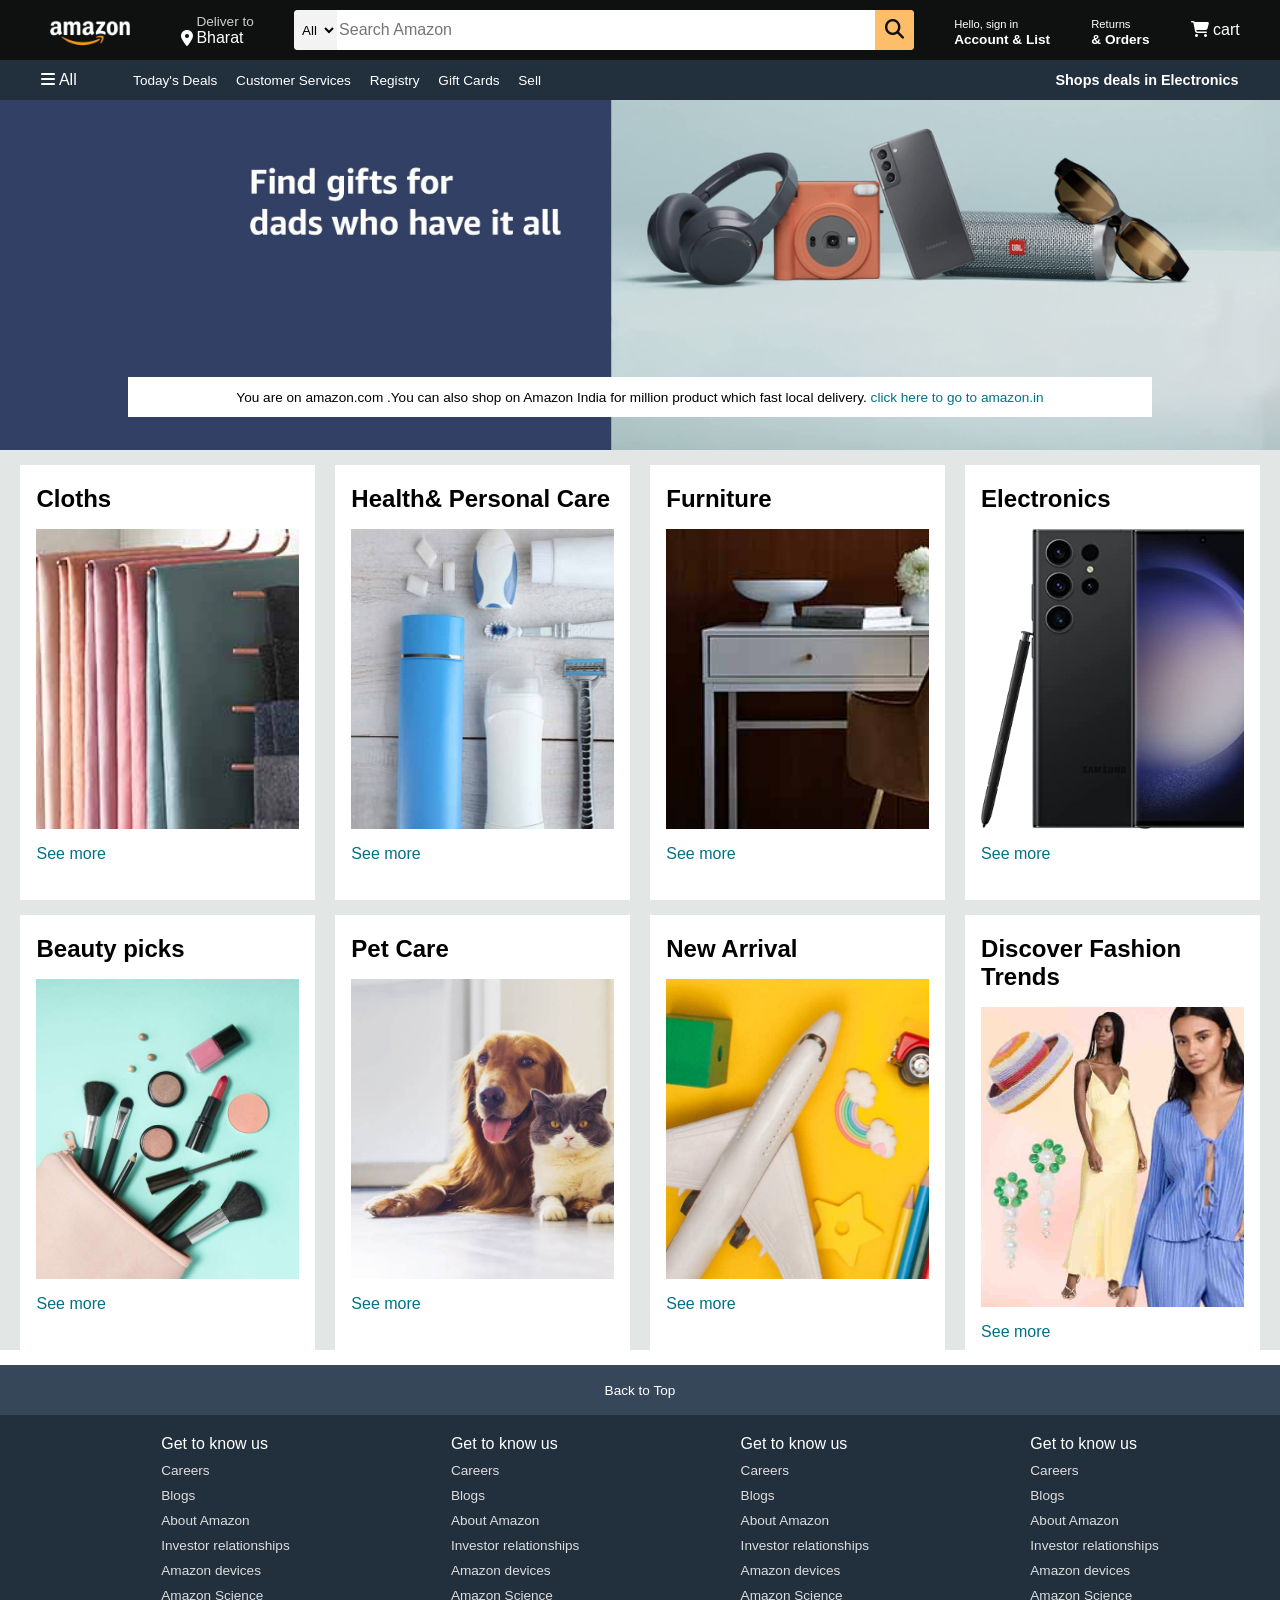
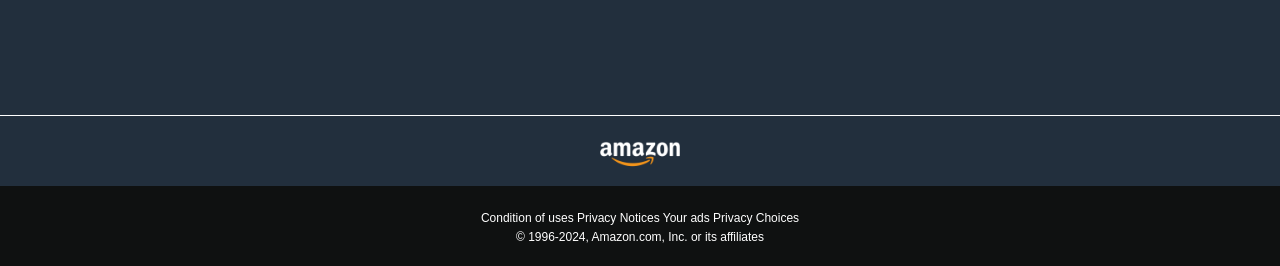
==== index.html @ 9bfc9e3d "first comment" ====
<!DOCTYPE html>
<html lang="en">

<head>
    <meta charset="UTF-8" />
    <meta name="viewport" content="width=device-width, initial-scale=1.0" />
    <title>Amazon</title>
    <link rel="stylesheet" href="https://cdnjs.cloudflare.com/ajax/libs/font-awesome/6.6.0/css/all.min.css"
        integrity="sha512-Kc323vGBEqzTmouAECnVceyQqyqdsSiqLQISBL29aUW4U/M7pSPA/gEUZQqv1cwx4OnYxTxve5UMg5GT6L4JJg=="
        crossorigin="anonymous" referrerpolicy="no-referrer" />
    <link rel="stylesheet" href="style.css" />
</head>

<body>
    <header>
        <div class="navbar">
            <div class="nav-logo border">
                <div class="logo"></div>
            </div>

            <div class="nav-address border">
                <p class="add-first">Deliver to</p>
                <div class="add-icon">
                    <i class="fa-solid fa-location-dot"></i>
                    <p class="add-second">Bharat</p>
                </div>
            </div>

            <div class="nav-search">
                <select class="search-select">
                    <option>All</option>
                </select>
                <input placeholder="Search Amazon" class="search-input">
                <div class="search-icon">
                    <i class="fa-solid fa-magnifying-glass"></i>
                </div>
            </div>

            <div>
                <div class="nav-signin border">
                    <p><span>Hello, sign in</span></p>
                    <p class="nav-second">Account & List</p>
                </div>
            </div>

            <div>
                <div class="nav-return border">
                    <p><span>Returns</span></p>
                    <p class="nav-second">& Orders</p>
                </div>
            </div>

            <div class="nav-cart border">
                <i class="fa-solid fa-cart-shopping"></i>
                cart
            </div>
        </div>

        <div class="panel">
            <div class="panel-all">
                <i class="fa-solid fa-bars"></i>
                All
            </div>

            <div class="panel-ops">
                <p>Today's Deals</p>
                <p>Customer Services</p>
                <p>Registry</p>
                <p>Gift Cards</p>
                <p>Sell</p>
            </div>

            <div class="panel-deals">
                Shops deals in Electronics
            </div>
        </div>


    </header>
    <div class="hero-section">
        <div class="hero-msg">
            <p>You are on amazon.com .You can also shop on Amazon India for million product which fast local
                delivery.<a> click here to go to amazon.in</a> </p>
        </div>
    </div>

    <div class="shop-section">
        <div class=" box">
            <div class="box-content">
                <h2>Cloths</h2>
                <div class="box-img" style="background-image: url('box1_image.jpg');"></div>
                <p>See more</p>
            </div>
        </div>
        <div class=" box">
            <div class="box-content">
                <h2>Health& Personal Care</h2>
                <div class="box-img" style="background-image: url('box2_image.jpg');"></div>
                <p>See more</p>
            </div>
        </div>
        <div class=" box">
            <div class="box-content">
                <h2>Furniture</h2>
                <div class="box-img" style="background-image: url('box3_image.jpg');"></div>
                <p>See more</p>
            </div>
        </div>
        <div class=" box">
            <div class="box-content">
                <h2>Electronics</h2>
                <div class="box-img" style="background-image: url('box4_image.jpg');"></div>
                <p>See more</p>
            </div>
        </div>

        <div class=" box">
            <div class="box-content">
                <h2>Beauty picks</h2>
                <div class="box-img" style="background-image: url('box5_image.jpg');"></div>
                <p>See more</p>
            </div>
        </div>
        <div class=" box">
            <div class="box-content">
                <h2>Pet Care</h2>
                <div class="box-img" style="background-image: url('box6_image.jpg');"></div>
                <p>See more</p>
            </div>
        </div>
        <div class=" box">
            <div class="box-content">
                <h2>New Arrival</h2>
                <div class="box-img" style="background-image: url('box7_image.jpg');"></div>
                <p>See more</p>
            </div>
        </div>
        <div class=" box">
            <div class="box-content">
                <h2>Discover Fashion Trends</h2>
                <div class="box-img" style="background-image: url('box8_image.jpg');"></div>
                <p>See more</p>
            </div>
        </div>
    </div>

    <footer>
        <div class="foot-panel1">
            Back to Top
        </div>

        <div class="foot-panel2">
            <ul>
                <p>Get to know us</p>
                <a>Careers</a>
                <a>Blogs</a>
                <a>About Amazon</a>
                <a>Investor relationships</a>
                <a>Amazon devices</a>
                <a>Amazon Science</a>
            </ul>

            <ul>
                <p>Get to know us</p>
                <a>Careers</a>
                <a>Blogs</a>
                <a>About Amazon</a>
                <a>Investor relationships</a>
                <a>Amazon devices</a>
                <a>Amazon Science</a>
            </ul>

            <ul>
                <p>Get to know us</p>
                <a>Careers</a>
                <a>Blogs</a>
                <a>About Amazon</a>
                <a>Investor relationships</a>
                <a>Amazon devices</a>
                <a>Amazon Science</a>
            </ul>

            <ul>
                <p>Get to know us</p>
                <a>Careers</a>
                <a>Blogs</a>
                <a>About Amazon</a>
                <a>Investor relationships</a>
                <a>Amazon devices</a>
                <a>Amazon Science</a>
            </ul>
        </div>

        <div class="foot-panel3">
            <div class="logo"></div>
        </div>

        <div class="foot-panel4">
            <div class="pages">
                <a>Condition of uses</a>
                <a>Privacy Notices</a>
                <a>Your ads Privacy Choices</a>
            </div>

            <div class="copyright">
                © 1996-2024, Amazon.com, Inc. or its affiliates
            </div>
        </div>
    </footer>
</body>

</html>
---- style.css ----
* {
  margin: 0;
  font-family: Arial;
  border: border-box;
}
.navbar {
  height: 60px;
  background-color: #0f1111;
  color: white;
  display: flex;
  align-items: center;
  justify-content: space-evenly;
}
.nav-logo {
  height: 50px;
  width: 100px;
}
.logo {
  background-image: url("amazon_logo.png");
  background-size: cover;
  height: 50px;
  width: 100%;
}
.border {
  border: 1.5px solid transparent;
}
.border:hover {
  border: 1.5px solid white;
}

/* box 2 */
.add-first {
  color: #cccccc;
  font-size: 0.85rem;
  margin-left: 15px;
}

.add-second {
  font-size: 1rem;
  margin-left: 3px;
}

.add-icon {
  display: flex;
  align-items: center;
}

/* box 3 */
.nav-search {
  display: flex;
  background-color: pink;
  width: 620px;
  height: 40px;
  border-radius: 4px;
  justify-content: space-evenly;
}
.search-select {
  background-color: #f3f3f3;
  width: 50px;
  text-align: center;
  border-top-left-radius: 4px;
  border-bottom-left-radius: 4px;
  border: none;
}
.search-input {
  width: 100%;
  font-size: 1rem;
  border: none;
}
.search-icon {
  width: 45px;
  display: flex;
  justify-content: center;
  align-items: center;
  font-size: 1.2rem;
  background-color: #febd68;
  border-top-right-radius: 4px;
  border-bottom-right-radius: 4px;
  color: #0f1111;
}

.nav-search :hover {
  border: 2px solid orange;
}

/* box 4 */
span {
  font-size: 0.7rem;
}

.nav-second {
  font-size: 0.85rem;
  font-weight: 700;
}

/* box 6 */
nav-cart {
  font-size: 30px;
}
nav-cart {
  font-size: 0.85rem;
  font-weight: 700;
}

/* panel */
.panel {
  height: 40px;
  background-color: #222f3d;
  display: flex;
  color: white;
  align-items: center;
  justify-content: space-evenly;
}

.panel-ops p {
  display: inline;
  margin-left: 15px;
}

.panel-ops {
  width: 70%;
  font-size: 0.85rem;
}

.panel-deals {
  font-size: 0.9rem;
  font-weight: 700;
}

/* hero section */
.hero-section {
  background-image: url(hero_image.jpg);
  height: 350px;
  background-size: cover;
  display: flex;
  justify-content: center;
  align-items: flex-end;
}

.hero-msg {
  background-color: white;
  color: black;
  height: 40px;
  display: flex;
  align-items: center;
  justify-content: center;
  font-size: 0.85rem;
  bottom: 25px;
  position: relative;
  width: 80%;
  margin-bottom: 8px;
}

.hero-msg a {
  color: #007185;
}

/* shop section */

.shop-section {
  display: flex;
  flex-wrap: wrap;
  justify-content: space-evenly;
  background-color: #e2e7e6;
}
.box {
  /* border: 2px solid black; */
  height: 400px;
  width: 23%;
  background-color: white;
  padding: 20px 0px 15px;
  margin-top: 15px;
}
.box-img {
  height: 300px;
  background-size: cover;
  margin-top: 1rem;
  margin-bottom: 1rem;
}
.box-content {
  margin-left: 1rem;
  margin-right: 1rem;
}
.box-content p {
  color: #007185;
}

/* footer */
footer {
  margin-top: 15px;
}

.foot-panel1 {
  background-color: #37475a;
  color: white;
  height: 50px;
  display: flex;
  justify-content: center;
  align-items: center;
  font-size: 0.85rem;
}

.foot-panel2 {
  background-color: #222f3d;
  color: white;
  height: 300px;
  display: flex;
  justify-content: space-evenly;
}

ul {
  margin-top: 20px;
}

ul a {
  display: block;
  font-size: 0.85rem;
  margin-top: 10px;
  color: #dddddd;
}

.foot-panel3 {
  background-color: #222f3d;
  color: white;
  border-top: 0.5px solid white;
  height: 70px;
  display: flex;
  justify-content: center;
  align-items: center;
}

.logo {
  background-image: url("amazon_logo.png");
  background-size: cover;
  height: 50px;
  width: 100px;
}

.foot-panel4 {
  background-color: #0f1111;
  color: white;
  height: 80px;
  font-size: 0.75rem;
  text-align: center;
}

.pages {
  padding-top: 25px;
}
.copyright {
  padding-top: 5px;
}
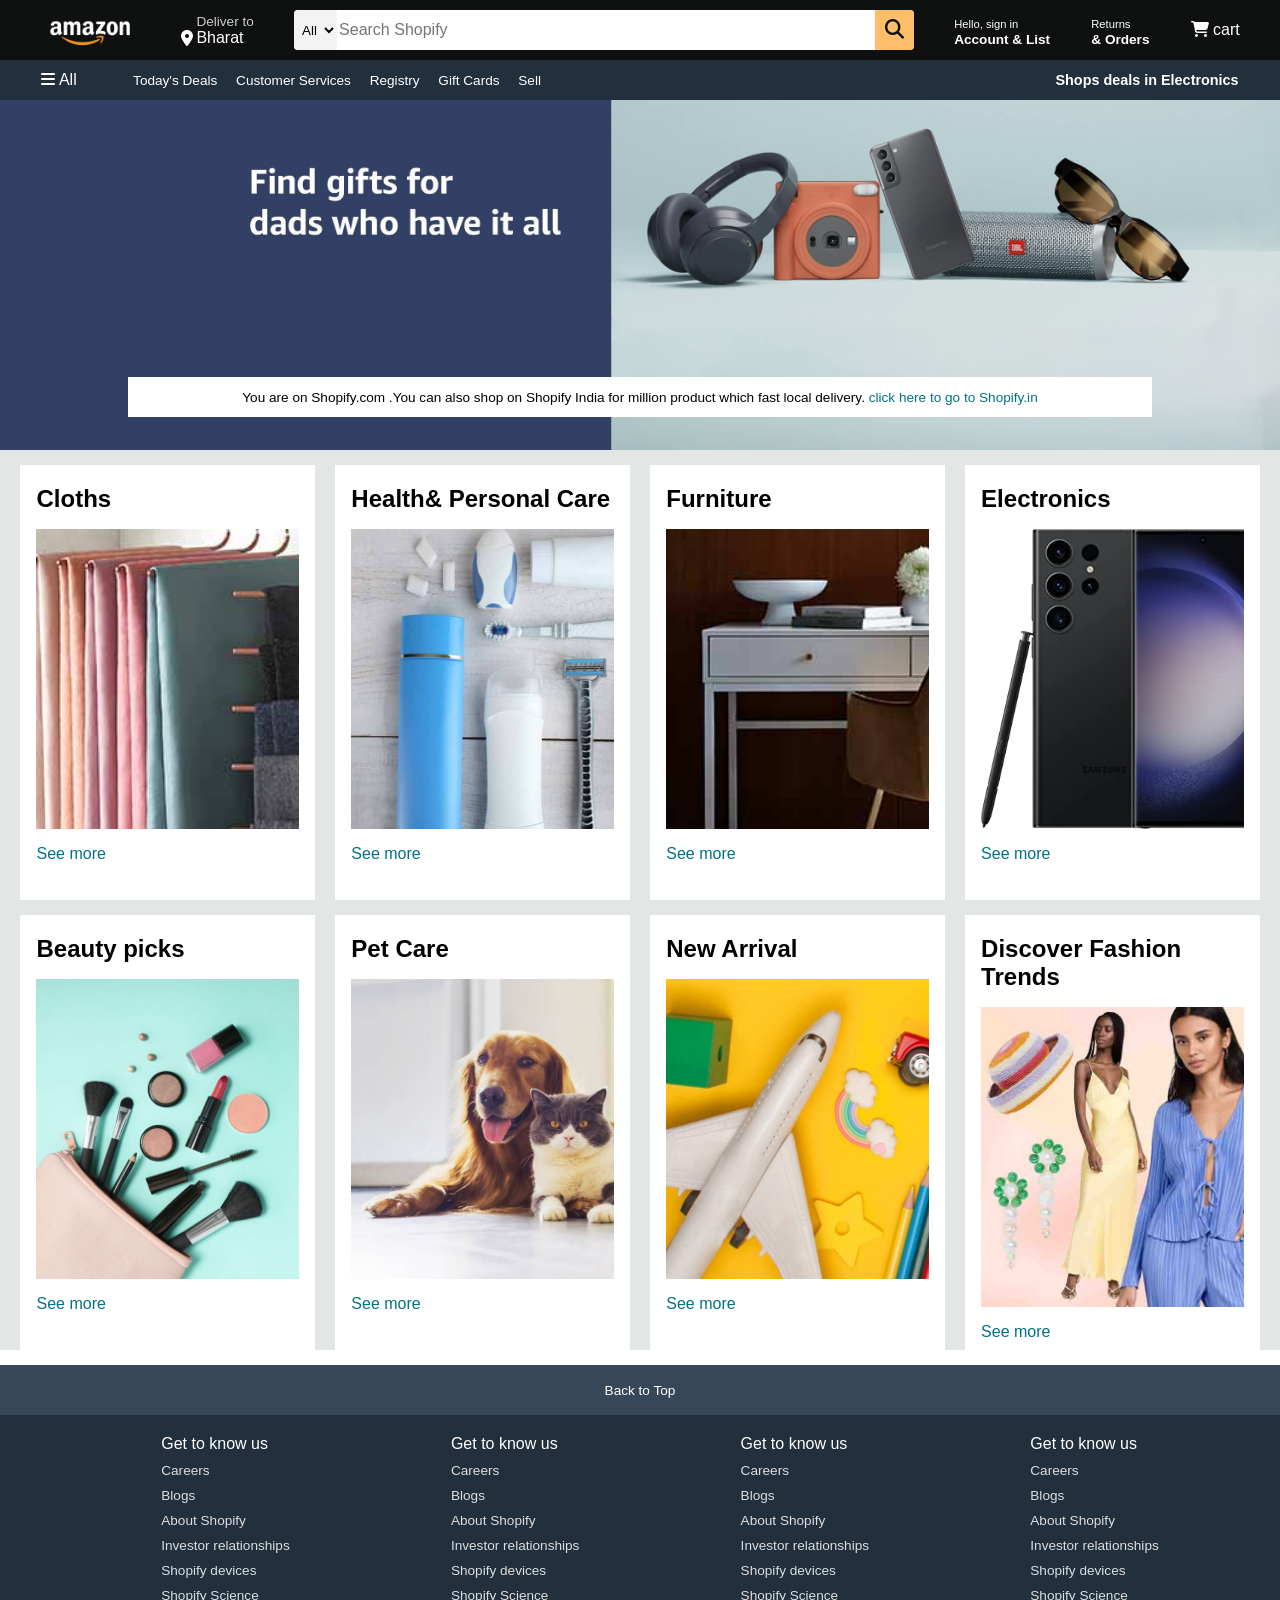
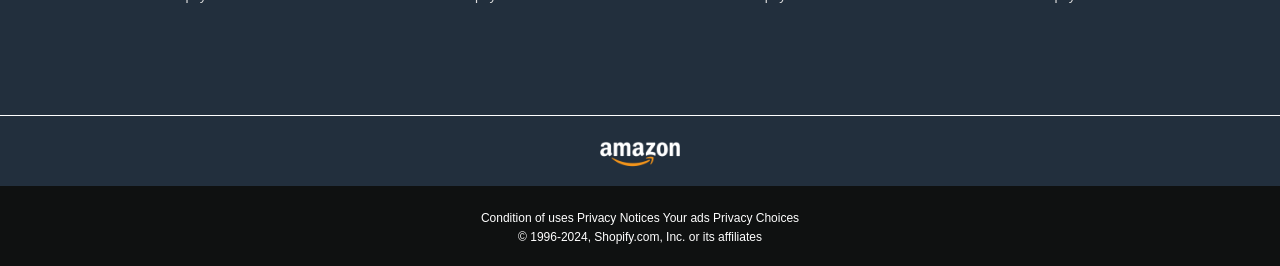
==== commit 2e8b372a: "remove amazon branding" ====
--- a/index.html
+++ b/index.html
@@ -4,7 +4,7 @@
 <head>
     <meta charset="UTF-8" />
     <meta name="viewport" content="width=device-width, initial-scale=1.0" />
-    <title>Amazon</title>
+    <title>Shopify</title>
     <link rel="stylesheet" href="https://cdnjs.cloudflare.com/ajax/libs/font-awesome/6.6.0/css/all.min.css"
         integrity="sha512-Kc323vGBEqzTmouAECnVceyQqyqdsSiqLQISBL29aUW4U/M7pSPA/gEUZQqv1cwx4OnYxTxve5UMg5GT6L4JJg=="
         crossorigin="anonymous" referrerpolicy="no-referrer" />
@@ -30,7 +30,7 @@
                 <select class="search-select">
                     <option>All</option>
                 </select>
-                <input placeholder="Search Amazon" class="search-input">
+                <input placeholder="Search Shopify" class="search-input">
                 <div class="search-icon">
                     <i class="fa-solid fa-magnifying-glass"></i>
                 </div>
@@ -79,8 +79,8 @@
     </header>
     <div class="hero-section">
         <div class="hero-msg">
-            <p>You are on amazon.com .You can also shop on Amazon India for million product which fast local
-                delivery.<a> click here to go to amazon.in</a> </p>
+            <p>You are on Shopify.com .You can also shop on Shopify India for million product which fast local
+                delivery.<a> click here to go to Shopify.in</a> </p>
         </div>
     </div>
 
@@ -154,40 +154,40 @@
                 <p>Get to know us</p>
                 <a>Careers</a>
                 <a>Blogs</a>
-                <a>About Amazon</a>
-                <a>Investor relationships</a>
-                <a>Amazon devices</a>
-                <a>Amazon Science</a>
-            </ul>
-
-            <ul>
-                <p>Get to know us</p>
-                <a>Careers</a>
-                <a>Blogs</a>
-                <a>About Amazon</a>
-                <a>Investor relationships</a>
-                <a>Amazon devices</a>
-                <a>Amazon Science</a>
-            </ul>
-
-            <ul>
-                <p>Get to know us</p>
-                <a>Careers</a>
-                <a>Blogs</a>
-                <a>About Amazon</a>
-                <a>Investor relationships</a>
-                <a>Amazon devices</a>
-                <a>Amazon Science</a>
-            </ul>
-
-            <ul>
-                <p>Get to know us</p>
-                <a>Careers</a>
-                <a>Blogs</a>
-                <a>About Amazon</a>
-                <a>Investor relationships</a>
-                <a>Amazon devices</a>
-                <a>Amazon Science</a>
+                <a>About Shopify</a>
+                <a>Investor relationships</a>
+                <a>Shopify devices</a>
+                <a>Shopify Science</a>
+            </ul>
+
+            <ul>
+                <p>Get to know us</p>
+                <a>Careers</a>
+                <a>Blogs</a>
+                <a>About Shopify</a>
+                <a>Investor relationships</a>
+                <a>Shopify devices</a>
+                <a>Shopify Science</a>
+            </ul>
+
+            <ul>
+                <p>Get to know us</p>
+                <a>Careers</a>
+                <a>Blogs</a>
+                <a>About Shopify</a>
+                <a>Investor relationships</a>
+                <a>Shopify devices</a>
+                <a>Shopify Science</a>
+            </ul>
+
+            <ul>
+                <p>Get to know us</p>
+                <a>Careers</a>
+                <a>Blogs</a>
+                <a>About Shopify</a>
+                <a>Investor relationships</a>
+                <a>Shopify devices</a>
+                <a>Shopify Science</a>
             </ul>
         </div>
 
@@ -203,7 +203,7 @@
             </div>
 
             <div class="copyright">
-                © 1996-2024, Amazon.com, Inc. or its affiliates
+                © 1996-2024, Shopify.com, Inc. or its affiliates
             </div>
         </div>
     </footer>
